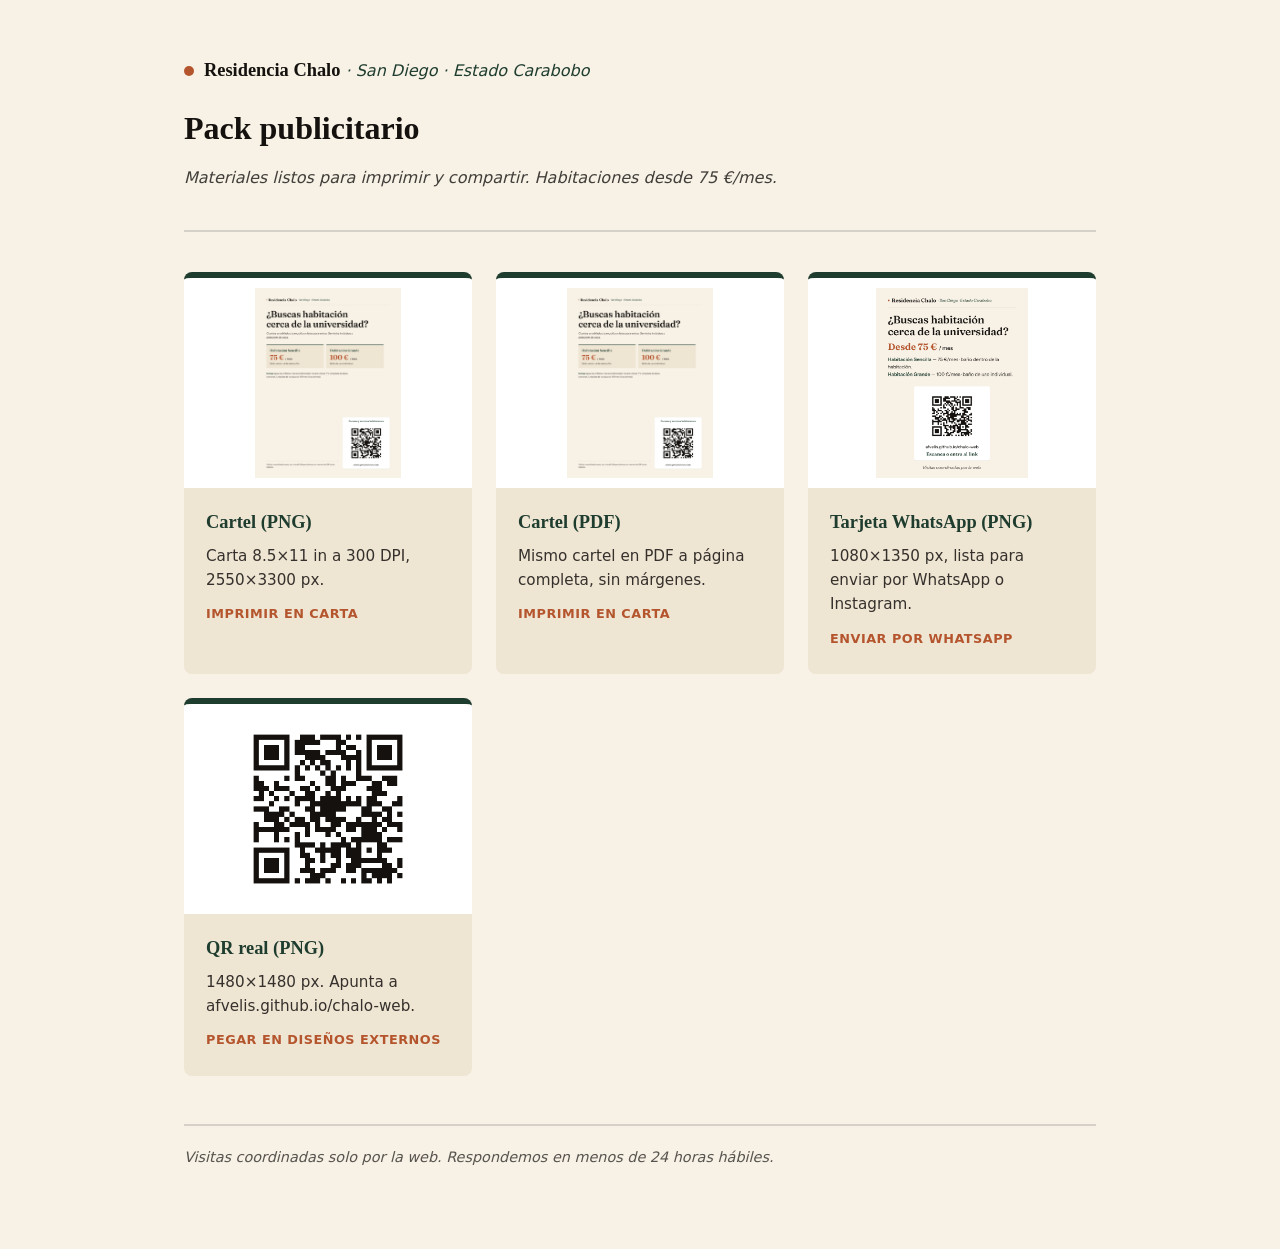
==== publicidad/index.html @ 2bf7512c "Pack publicitario (cartel y tarjeta) y vista previa Open Graph" ====
<!DOCTYPE html>
<html lang="es">
<head>
<meta charset="UTF-8">
<meta name="viewport" content="width=device-width, initial-scale=1">
<title>Residencia Chalo — Pack publicitario</title>
<link rel="stylesheet" href="./assets/fonts/fonts.css">
<style>
  :root {
    --paper: #F7F1E6; --paper-2: #EFE5D3; --ink: #14110E;
    --terracota: #B4552D; --verde: #1F3D2F; --linea: rgba(20,17,14,.14);
  }
  * { box-sizing: border-box; margin: 0; padding: 0; }
  body {
    background: var(--paper); color: var(--ink);
    font-family: 'Instrument Sans Variable', system-ui, sans-serif;
    line-height: 1.6;
  }
  .wrap { max-width: 960px; margin: 0 auto; padding: 56px 24px 80px; }
  .dot { display: inline-block; width: 10px; height: 10px; border-radius: 50%; background: var(--terracota); margin-right: 10px; }
  .brand { font-family: 'Fraunces Variable', Georgia, serif; font-weight: 620; font-size: 1.15rem; }
  .brand-sub { font-style: italic; color: var(--verde); }
  h1 { font-family: 'Fraunces Variable', Georgia, serif; font-weight: 560; font-size: 2rem; margin: 18px 0 10px; }
  .lede { font-style: italic; color: rgba(20,17,14,.8); margin-bottom: 40px; }
  hr { border: 0; border-top: 2px solid var(--linea); margin: 0 0 40px; }
  .grid { display: grid; grid-template-columns: repeat(auto-fit, minmax(280px, 1fr)); gap: 24px; }
  .item { background: var(--paper-2); border-radius: 8px; overflow: hidden; text-decoration: none; color: inherit; display: block; border-top: 6px solid var(--verde); }
  .thumb { background: #fff; height: 210px; display: flex; align-items: center; justify-content: center; overflow: hidden; }
  .thumb img { max-height: 190px; max-width: 100%; width: auto; }
  .item .pad { padding: 20px 22px 24px; }
  .item h2 { font-family: 'Fraunces Variable', Georgia, serif; font-weight: 600; font-size: 1.15rem; color: var(--verde); }
  .item p { font-size: .95rem; color: rgba(20,17,14,.85); margin-top: 6px; }
  .uso { display: inline-block; margin-top: 12px; font-size: .8rem; font-weight: 600; letter-spacing: .04em; text-transform: uppercase; color: var(--terracota); }
  footer { margin-top: 48px; border-top: 2px solid var(--linea); padding-top: 20px; font-style: italic; font-size: .9rem; color: rgba(20,17,14,.7); }
</style>
</head>
<body>
  <div class="wrap">
    <div><span class="dot"></span><span class="brand">Residencia Chalo</span> <span class="brand-sub">·&nbsp;San Diego&nbsp;·&nbsp;Estado Carabobo</span></div>
    <h1>Pack publicitario</h1>
    <p class="lede">Materiales listos para imprimir y compartir. Habitaciones desde 75&nbsp;€/mes.</p>
    <hr>

    <div class="grid">
      <a class="item" href="./cartel-carta.png" download>
        <div class="thumb"><img src="./cartel-carta.png" alt="Miniatura del cartel"></div>
        <div class="pad">
          <h2>Cartel (PNG)</h2>
          <p>Carta 8.5×11&nbsp;in a 300&nbsp;DPI, 2550×3300&nbsp;px.</p>
          <span class="uso">Imprimir en carta</span>
        </div>
      </a>
      <a class="item" href="./cartel-carta.pdf" download>
        <div class="thumb"><img src="./cartel-carta.png" alt="Miniatura del PDF"></div>
        <div class="pad">
          <h2>Cartel (PDF)</h2>
          <p>Mismo cartel en PDF a página completa, sin márgenes.</p>
          <span class="uso">Imprimir en carta</span>
        </div>
      </a>
      <a class="item" href="./tarjeta-whatsapp.png" download>
        <div class="thumb"><img src="./tarjeta-whatsapp.png" alt="Miniatura de la tarjeta"></div>
        <div class="pad">
          <h2>Tarjeta WhatsApp (PNG)</h2>
          <p>1080×1350&nbsp;px, lista para enviar por WhatsApp o Instagram.</p>
          <span class="uso">Enviar por WhatsApp</span>
        </div>
      </a>
      <a class="item" href="./qr-residencia-chalo.png" download>
        <div class="thumb"><img src="./qr-residencia-chalo.png" alt="QR de Residencia Chalo"></div>
        <div class="pad">
          <h2>QR real (PNG)</h2>
          <p>1480×1480&nbsp;px. Apunta a afvelis.github.io/chalo-web.</p>
          <span class="uso">Pegar en diseños externos</span>
        </div>
      </a>
    </div>

    <footer>Visitas coordinadas solo por la web. Respondemos en menos de 24&nbsp;horas hábiles.</footer>
  </div>
</body>
</html>
---- publicidad/assets/fonts/fonts.css ----
/* Paleta y tipografías del pack — espejo de WEB_Chalo/css/main.css (tokens) */
:root {
  --paper: #F7F1E6;
  --paper-2: #EFE5D3;
  --ink: #14110E;
  --terracota: #B4552D;
  --terracota-2: #C8714A;
  --verde: #1F3D2F;
  --arena: #D9A77C;
  --linea: rgba(20, 17, 14, .14);
  --f-display: 'Fraunces Variable', Georgia, serif;
  --f-ui: 'Instrument Sans Variable', system-ui, sans-serif;
}
@font-face {
  font-family: 'Fraunces Variable';
  font-style: normal;
  font-weight: 100 900;
  src: url('./fraunces-var.woff2') format('woff2-variations');
}
@font-face {
  font-family: 'Fraunces Variable';
  font-style: italic;
  font-weight: 100 900;
  src: url('./fraunces-var-italic.woff2') format('woff2-variations');
}
@font-face {
  font-family: 'Instrument Sans Variable';
  font-style: normal;
  font-weight: 400 700;
  src: url('./instrument-sans-var.woff2') format('woff2-variations');
}
@font-face {
  font-family: 'Instrument Sans Variable';
  font-style: italic;
  font-weight: 400 700;
  src: url('./instrument-sans-var-italic.woff2') format('woff2-variations');
}
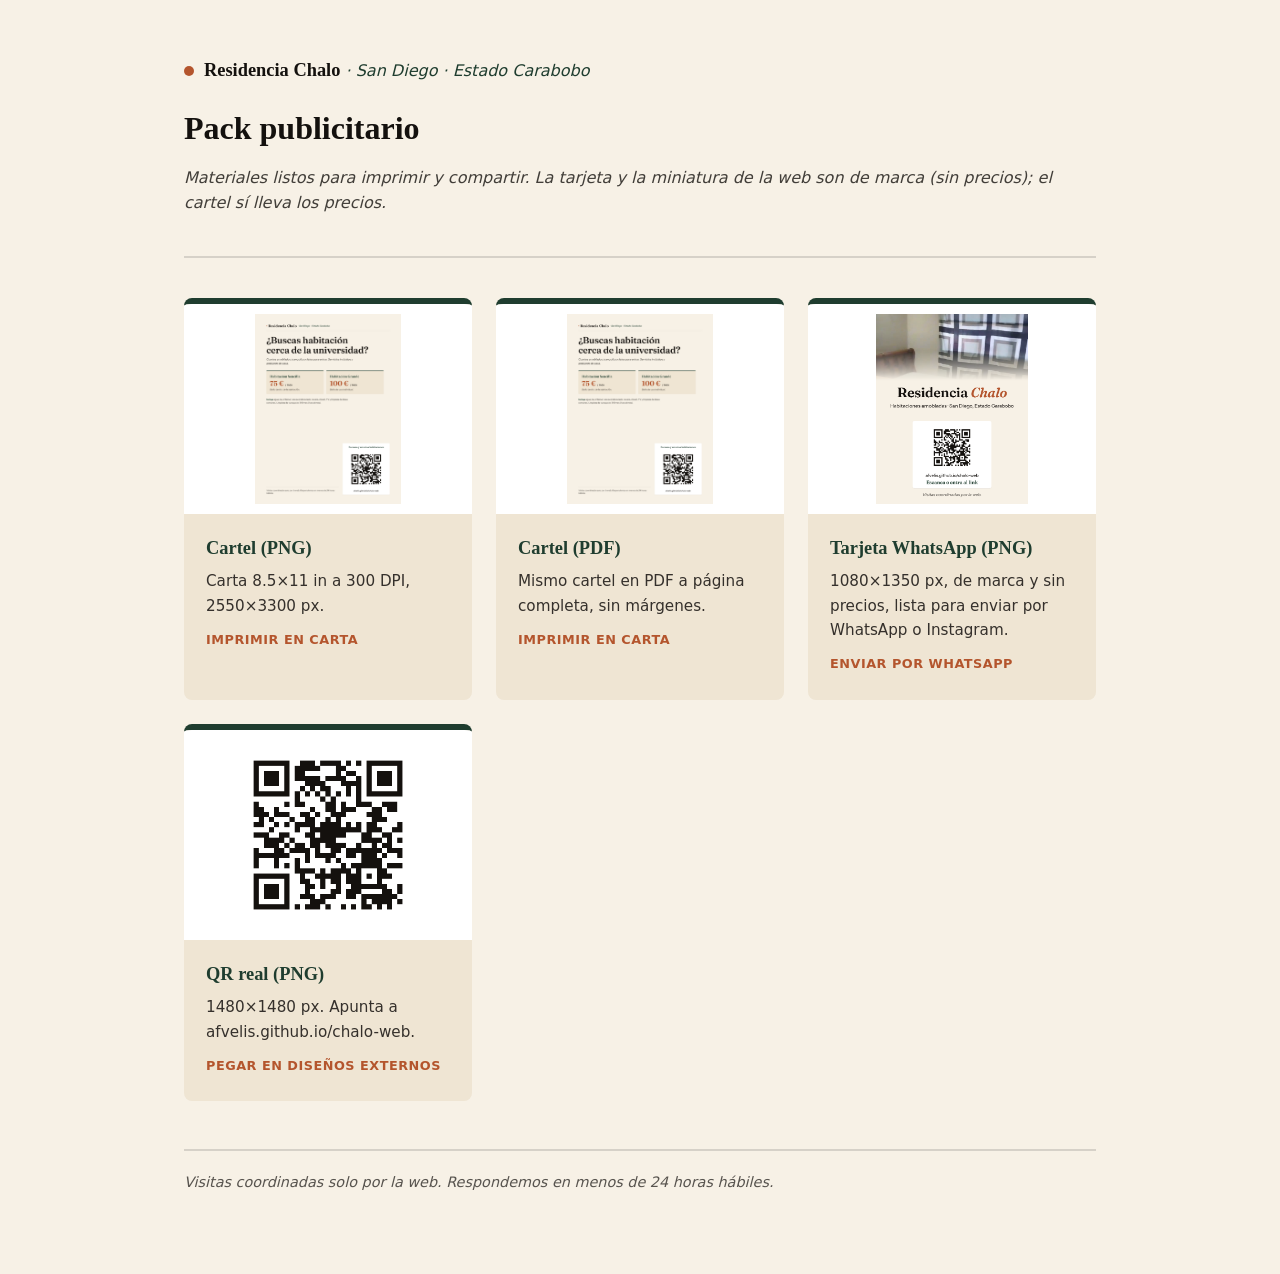
==== commit 6d34af12: "Tarjeta y miniatura de marca, sin precios" ====
--- a/publicidad/index.html
+++ b/publicidad/index.html
@@ -38,7 +38,7 @@
   <div class="wrap">
     <div><span class="dot"></span><span class="brand">Residencia Chalo</span> <span class="brand-sub">·&nbsp;San Diego&nbsp;·&nbsp;Estado Carabobo</span></div>
     <h1>Pack publicitario</h1>
-    <p class="lede">Materiales listos para imprimir y compartir. Habitaciones desde 75&nbsp;€/mes.</p>
+    <p class="lede">Materiales listos para imprimir y compartir. La tarjeta y la miniatura de la web son de marca (sin precios); el cartel sí lleva los precios.</p>
     <hr>
 
     <div class="grid">
@@ -62,7 +62,7 @@
         <div class="thumb"><img src="./tarjeta-whatsapp.png" alt="Miniatura de la tarjeta"></div>
         <div class="pad">
           <h2>Tarjeta WhatsApp (PNG)</h2>
-          <p>1080×1350&nbsp;px, lista para enviar por WhatsApp o Instagram.</p>
+          <p>1080×1350&nbsp;px, de marca y sin precios, lista para enviar por WhatsApp o Instagram.</p>
           <span class="uso">Enviar por WhatsApp</span>
         </div>
       </a>
